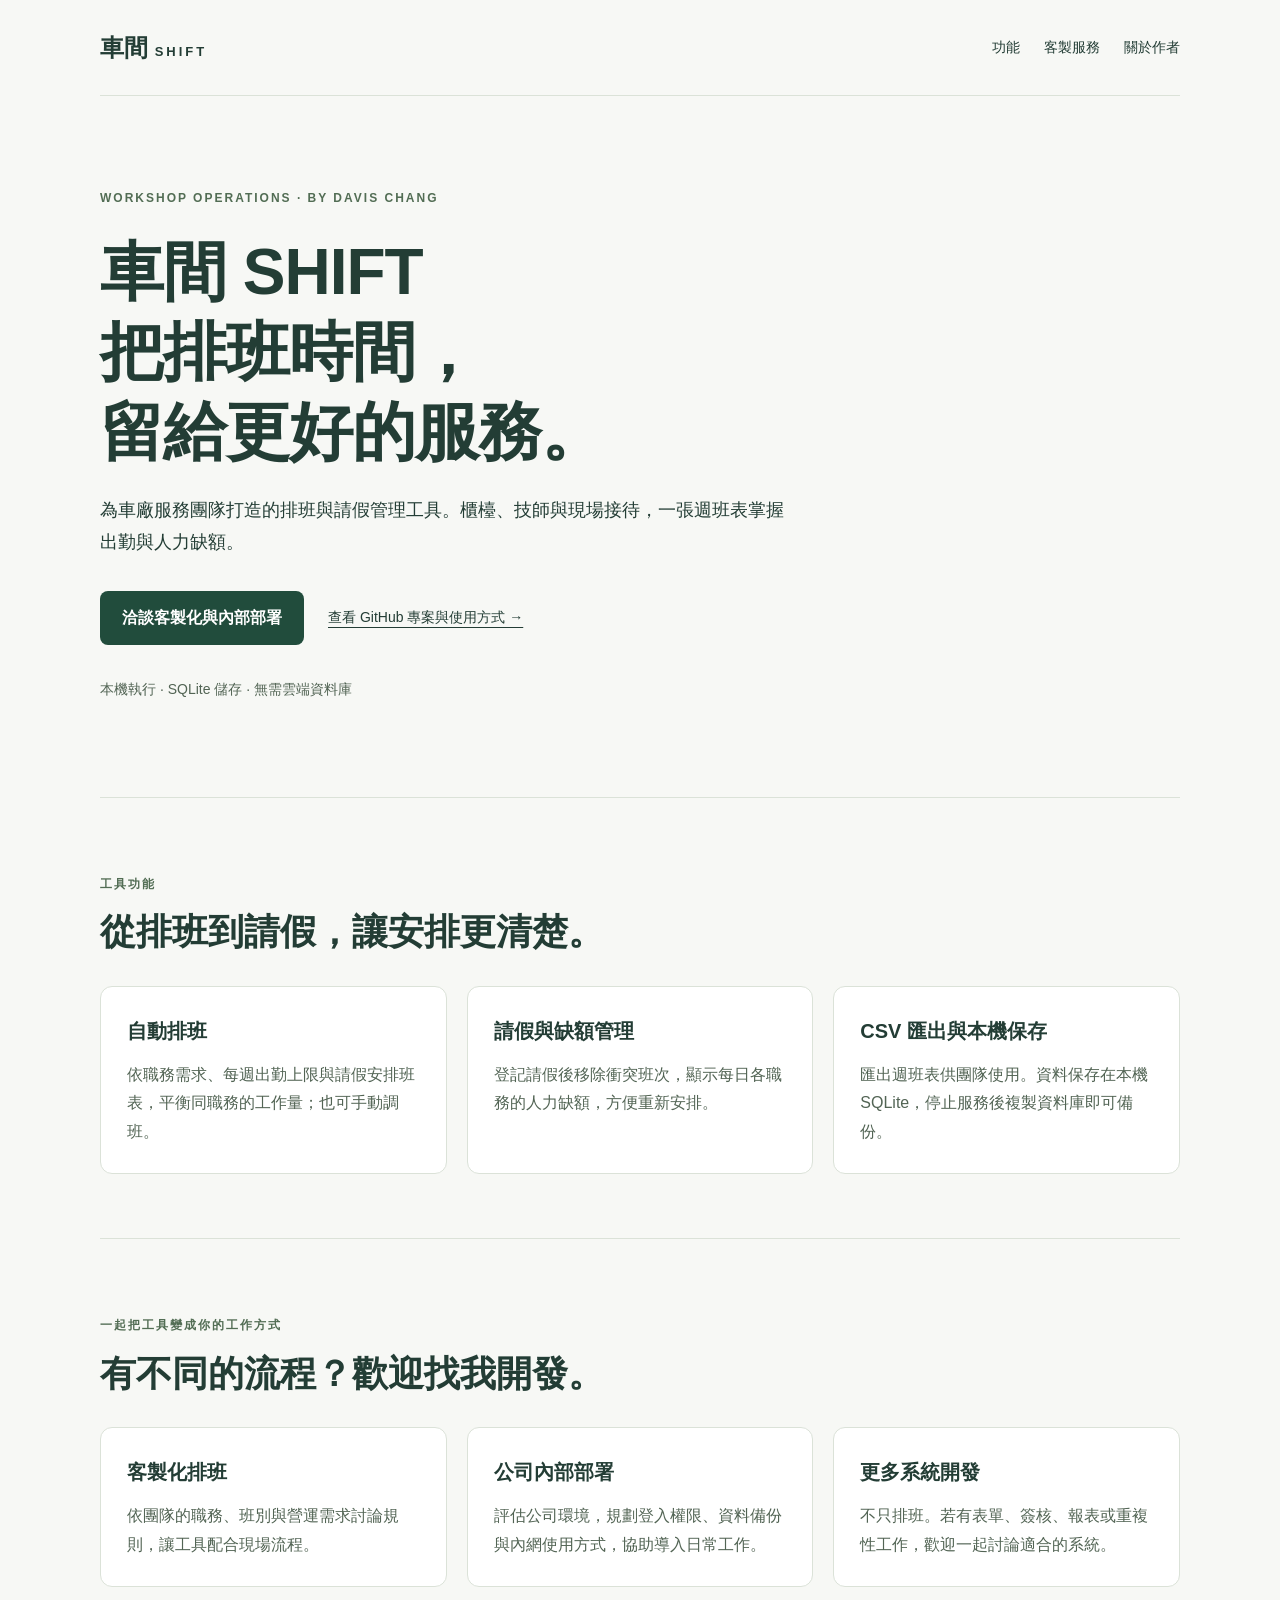
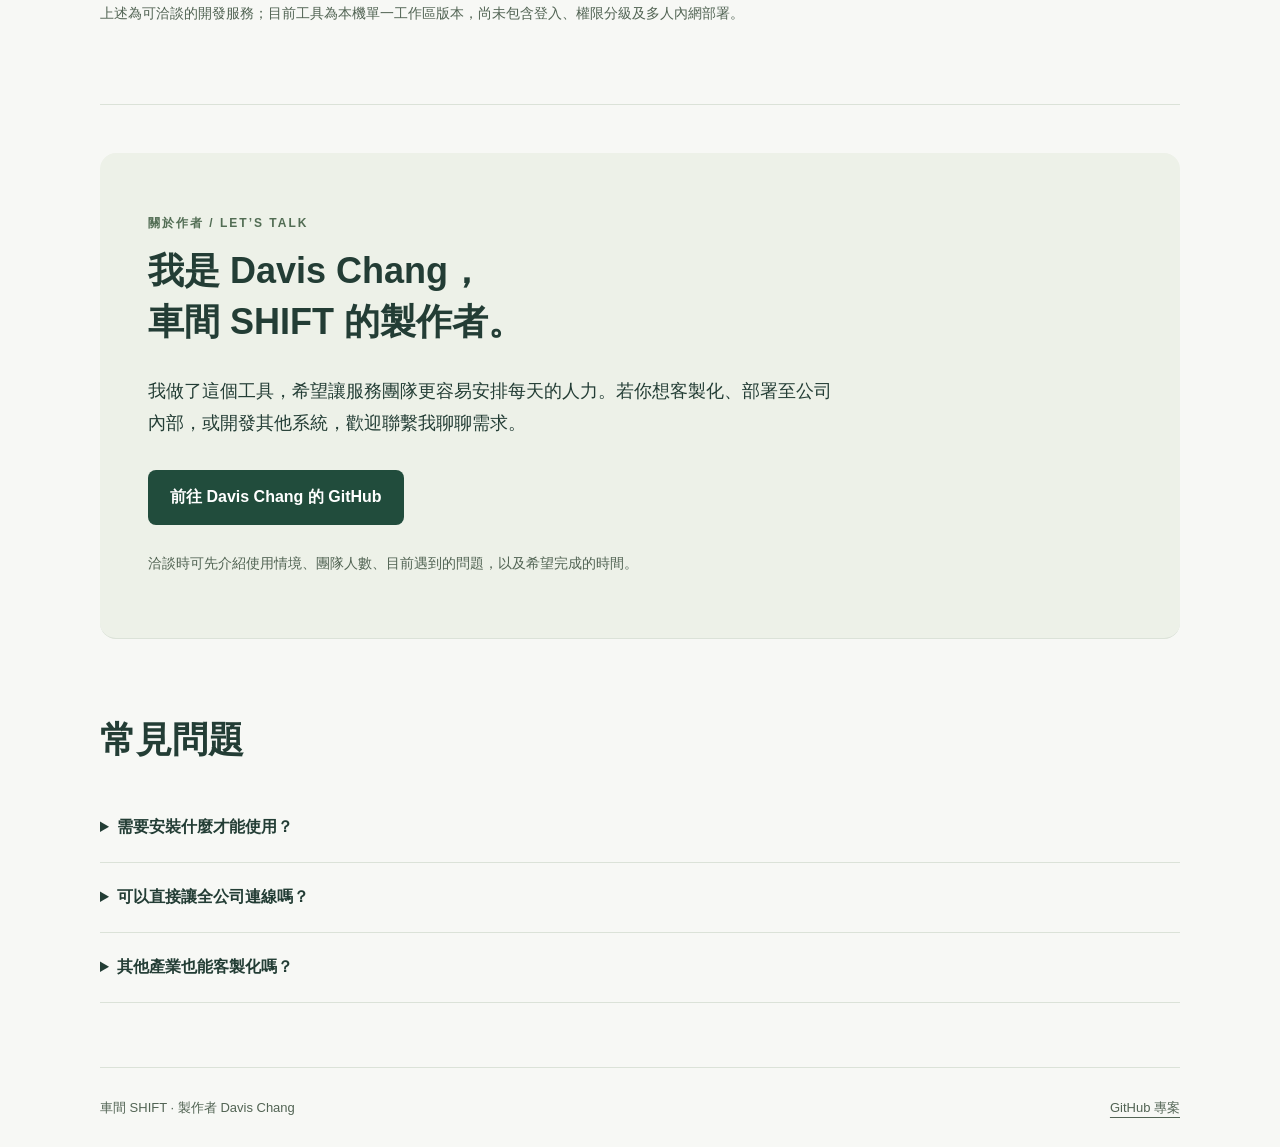
==== docs/index.html @ 823f232b "Add author attribution and SEO-ready public landing page" ====
<!doctype html>
<html lang="zh-Hant">
<head>
  <meta charset="utf-8">
  <meta name="viewport" content="width=device-width, initial-scale=1">
  <title>車間 SHIFT｜車廠排班與請假管理工具 — Davis Chang</title>
  <meta name="description" content="Davis Chang 製作的車間 SHIFT，協助車廠服務團隊自動排班、管理請假、查看人力缺額及匯出 CSV。歡迎洽談客製化、公司內部部署與其他系統開發。">
  <meta name="author" content="Davis Chang">
  <meta property="og:type" content="website">
  <meta property="og:locale" content="zh_TW">
  <meta property="og:site_name" content="車間 SHIFT">
  <meta property="og:title" content="車間 SHIFT｜Davis Chang 製作的車廠排班工具">
  <meta property="og:description" content="自動排班、請假管理、人力缺額與 CSV 匯出。歡迎洽談客製化、公司內部部署及更多系統開發。">
  <meta name="twitter:card" content="summary">
  <link rel="stylesheet" href="style.css">
</head>
<body>
  <header><a class="brand" href="./">車間 <span>SHIFT</span></a><nav aria-label="主導覽"><a href="#features">功能</a><a href="#services">客製服務</a><a href="#author">關於作者</a></nav></header>
  <main itemscope itemtype="https://schema.org/SoftwareApplication">
    <section class="hero">
      <p class="eyebrow">WORKSHOP OPERATIONS · BY DAVIS CHANG</p>
      <h1><span itemprop="name">車間 SHIFT</span><br>把排班時間，<br>留給更好的服務。</h1>
      <p itemprop="description">為車廠服務團隊打造的排班與請假管理工具。櫃檯、技師與現場接待，一張週班表掌握出勤與人力缺額。</p>
      <div class="actions"><a class="button" href="#author">洽談客製化與內部部署</a><a class="text-link" href="https://github.com/DavisChang/workshop-shift">查看 GitHub 專案與使用方式 →</a></div>
      <p class="note">本機執行 · SQLite 儲存 · 無需雲端資料庫</p>
      <meta itemprop="applicationCategory" content="BusinessApplication">
      <meta itemprop="operatingSystem" content="Windows, macOS, Linux">
    </section>
    <section id="features"><p class="eyebrow">工具功能</p><h2>從排班到請假，讓安排更清楚。</h2><div class="grid">
      <article><h3>自動排班</h3><p>依職務需求、每週出勤上限與請假安排班表，平衡同職務的工作量；也可手動調班。</p></article>
      <article><h3>請假與缺額管理</h3><p>登記請假後移除衝突班次，顯示每日各職務的人力缺額，方便重新安排。</p></article>
      <article><h3>CSV 匯出與本機保存</h3><p>匯出週班表供團隊使用。資料保存在本機 SQLite，停止服務後複製資料庫即可備份。</p></article>
    </div></section>
    <section id="services"><p class="eyebrow">一起把工具變成你的工作方式</p><h2>有不同的流程？歡迎找我開發。</h2><div class="grid">
      <article><h3>客製化排班</h3><p>依團隊的職務、班別與營運需求討論規則，讓工具配合現場流程。</p></article>
      <article><h3>公司內部部署</h3><p>評估公司環境，規劃登入權限、資料備份與內網使用方式，協助導入日常工作。</p></article>
      <article><h3>更多系統開發</h3><p>不只排班。若有表單、簽核、報表或重複性工作，歡迎一起討論適合的系統。</p></article>
    </div><p class="note">上述為可洽談的開發服務；目前工具為本機單一工作區版本，尚未包含登入、權限分級及多人內網部署。</p></section>
    <section id="author" class="contact" itemprop="author" itemscope itemtype="https://schema.org/Person">
      <p class="eyebrow">關於作者 / LET’S TALK</p><h2>我是 <span itemprop="name">Davis Chang</span>，<br>車間 SHIFT 的製作者。</h2>
      <p>我做了這個工具，希望讓服務團隊更容易安排每天的人力。若你想客製化、部署至公司內部，或開發其他系統，歡迎聯繫我聊聊需求。</p>
      <a class="button" itemprop="url" href="https://github.com/DavisChang">前往 Davis Chang 的 GitHub</a>
      <p class="note">洽談時可先介紹使用情境、團隊人數、目前遇到的問題，以及希望完成的時間。</p>
    </section>
    <section class="faq"><h2>常見問題</h2>
      <details><summary>需要安裝什麼才能使用？</summary><p>需要 Python 3.9 以上與標準函式庫 SQLite。下載專案後使用啟動檔，在本機瀏覽器開啟；不需安裝 npm 或額外 Python 套件。完整步驟請見 GitHub README。</p></details>
      <details><summary>可以直接讓全公司連線嗎？</summary><p>目前版本僅供本機使用，沒有登入與權限分級。公司內部部署需要另行規劃存取控制、備份與運行環境，歡迎與我討論。</p></details>
      <details><summary>其他產業也能客製化嗎？</summary><p>歡迎提供你的班別、角色與作業流程，一起評估需要調整的功能與開發範圍。</p></details>
    </section>
  </main>
  <footer>車間 SHIFT · 製作者 Davis Chang <a href="https://github.com/DavisChang/workshop-shift">GitHub 專案</a></footer>
</body>
</html>
---- docs/style.css ----
:root{font-family:-apple-system,BlinkMacSystemFont,"Noto Sans TC","PingFang TC",sans-serif;color:#233d35;background:#f7f8f5;line-height:1.8}*{box-sizing:border-box}body{margin:0}a{color:inherit;text-underline-offset:5px}a:focus-visible,summary:focus-visible{outline:3px solid #bf7537;outline-offset:5px}header,main,footer{width:min(1080px,calc(100% - 40px));margin:auto}header{display:flex;justify-content:space-between;align-items:center;padding:26px 0;border-bottom:1px solid #dbe2d8;gap:20px}.brand{font-size:24px;font-weight:800;text-decoration:none}.brand span{font-size:13px;letter-spacing:3px}nav{display:flex;gap:24px;font-size:14px}nav a{text-decoration:none}section{padding:64px 0;border-bottom:1px solid #dbe2d8;scroll-margin-top:20px}.hero{padding:80px 0}.eyebrow{font-size:12px;letter-spacing:2px;font-weight:600;color:#526d54}h1{font-size:clamp(36px,6vw,64px);line-height:1.25;letter-spacing:-1px;margin:22px 0}h2{font-size:clamp(25px,4vw,36px);line-height:1.4;margin:12px 0 28px}h3{font-size:20px;margin:0 0 12px}p{max-width:700px}.hero>p:not(.eyebrow):not(.note),.contact>p:not(.eyebrow):not(.note){font-size:18px}.actions{display:flex;align-items:center;gap:24px;flex-wrap:wrap;margin:32px 0}.button{display:inline-block;background:#214c3c;color:white;border-radius:8px;padding:13px 22px;text-decoration:none;font-weight:600}.button:hover{background:#17392d}.text-link{font-size:14px}.note{font-size:14px;color:#526454}.grid{display:grid;grid-template-columns:repeat(3,1fr);gap:20px}.grid article{padding:26px;background:white;border:1px solid #dbe2d8;border-radius:12px}.grid p{margin:0;color:#526454}.contact{background:#edf1e8;padding:48px;border-radius:16px;margin-top:48px}.contact .button{margin:12px 0}details{padding:20px 0;border-bottom:1px solid #dbe2d8}summary{cursor:pointer;font-weight:600}footer{display:flex;justify-content:space-between;gap:20px;padding:28px 0;font-size:13px;color:#526454}@media(max-width:680px){header{align-items:flex-start;flex-direction:column;gap:12px}nav{gap:20px}.hero{padding:44px 0}section{padding:40px 0}.grid{grid-template-columns:1fr}.contact{padding:28px 22px}.actions{gap:18px}footer{flex-direction:column;gap:8px}}@media(prefers-reduced-motion:no-preference){html{scroll-behavior:smooth}}
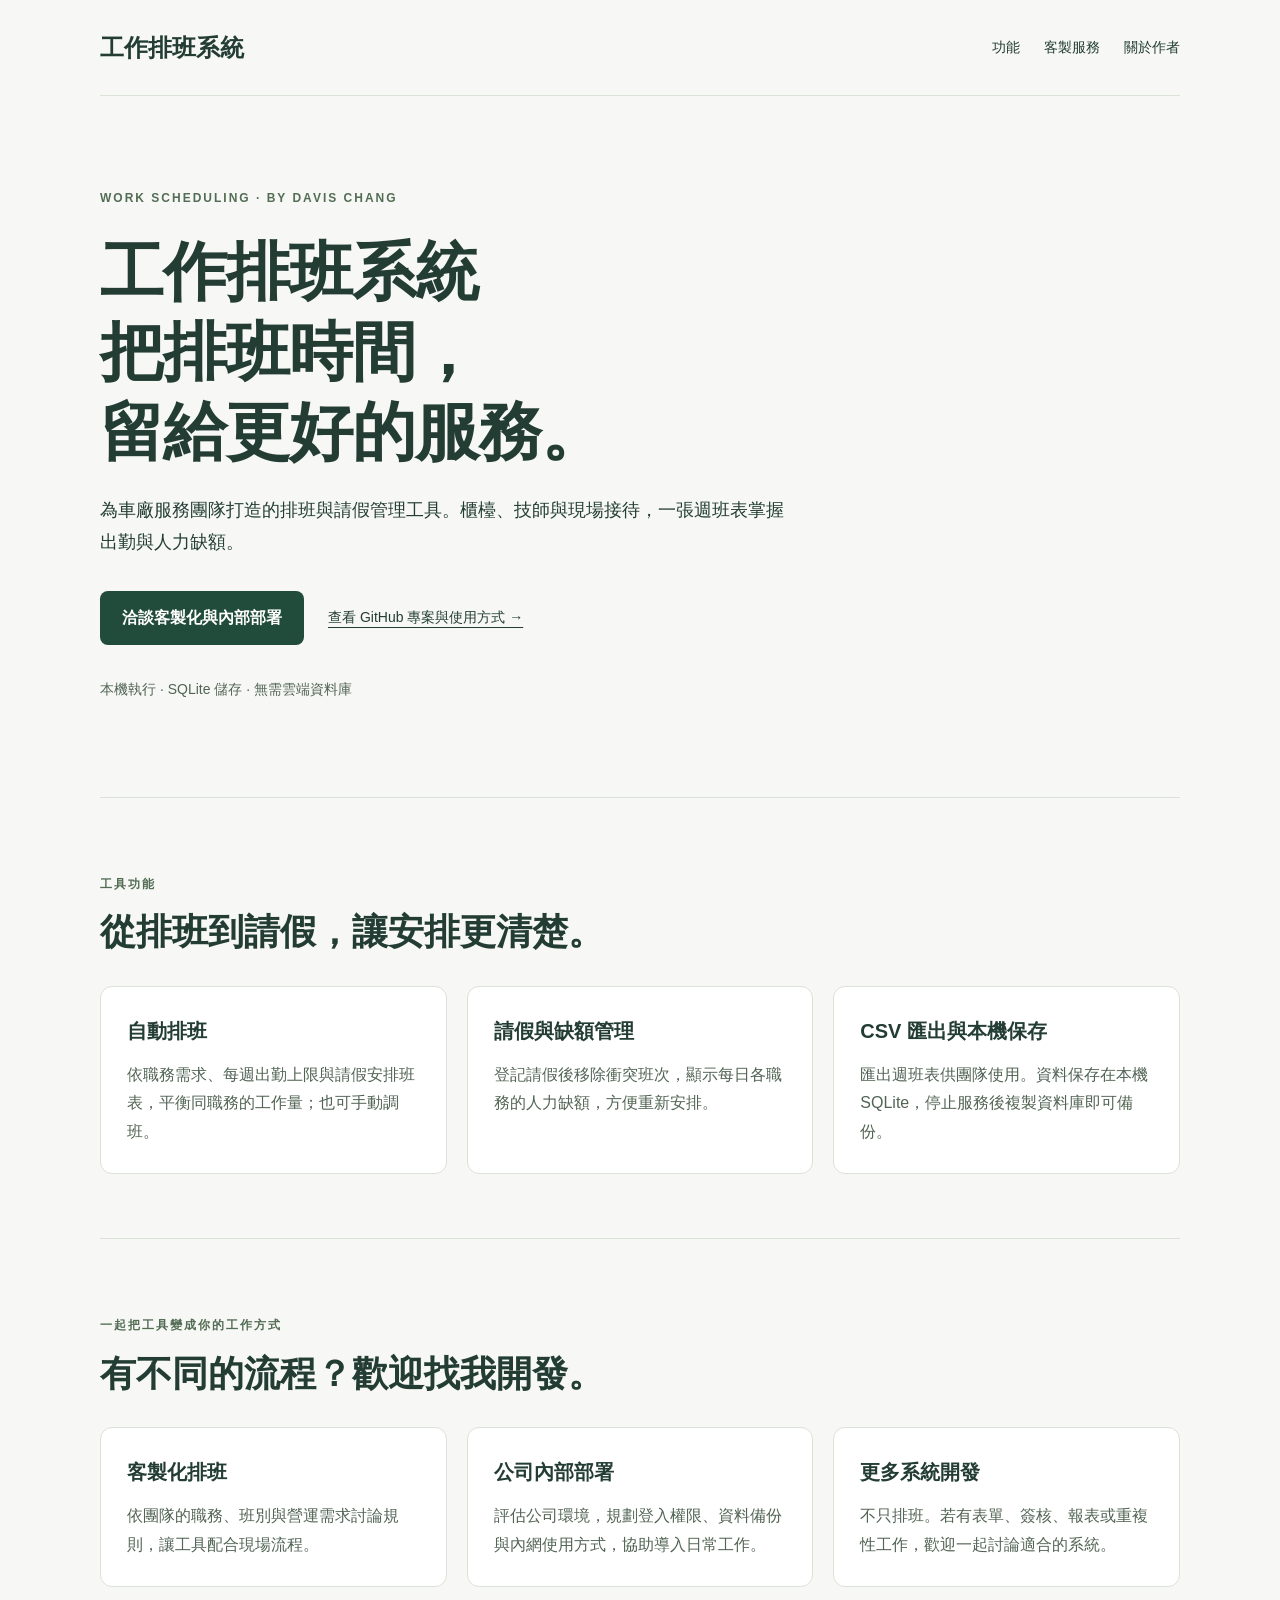
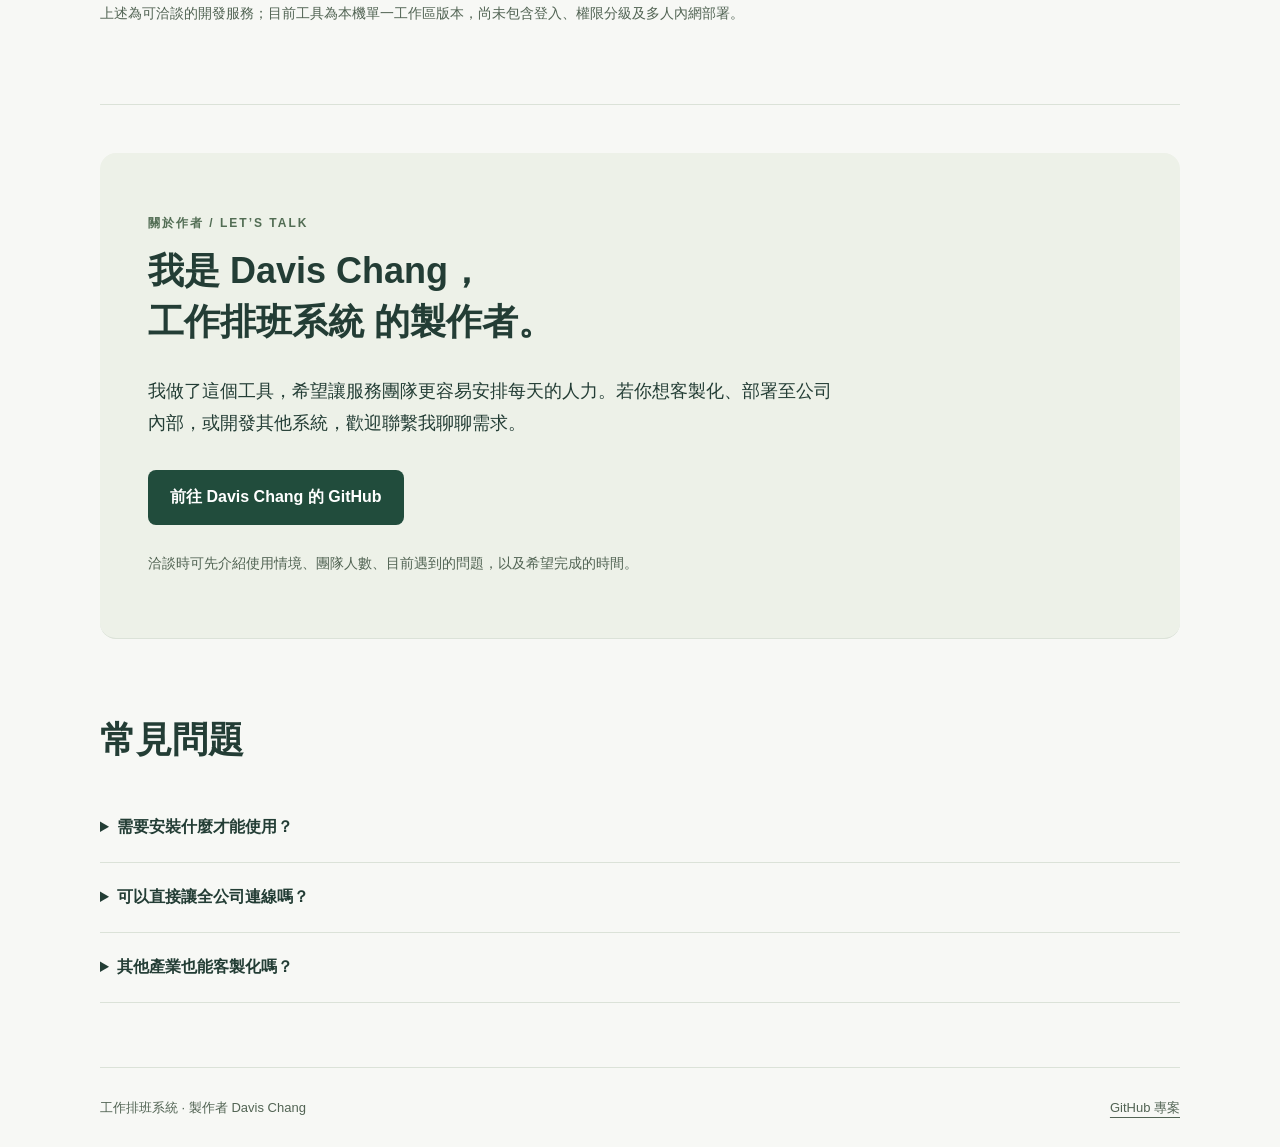
==== commit bbb59014: "Rename product to 工作排班系統" ====
--- a/docs/index.html
+++ b/docs/index.html
@@ -3,23 +3,23 @@
 <head>
   <meta charset="utf-8">
   <meta name="viewport" content="width=device-width, initial-scale=1">
-  <title>車間 SHIFT｜車廠排班與請假管理工具 — Davis Chang</title>
-  <meta name="description" content="Davis Chang 製作的車間 SHIFT，協助車廠服務團隊自動排班、管理請假、查看人力缺額及匯出 CSV。歡迎洽談客製化、公司內部部署與其他系統開發。">
+  <title>工作排班系統｜車廠排班與請假管理工具 — Davis Chang</title>
+  <meta name="description" content="Davis Chang 製作的工作排班系統，協助車廠服務團隊自動排班、管理請假、查看人力缺額及匯出 CSV。歡迎洽談客製化、公司內部部署與其他系統開發。">
   <meta name="author" content="Davis Chang">
   <meta property="og:type" content="website">
   <meta property="og:locale" content="zh_TW">
-  <meta property="og:site_name" content="車間 SHIFT">
-  <meta property="og:title" content="車間 SHIFT｜Davis Chang 製作的車廠排班工具">
+  <meta property="og:site_name" content="工作排班系統">
+  <meta property="og:title" content="工作排班系統｜Davis Chang 製作的車廠排班工具">
   <meta property="og:description" content="自動排班、請假管理、人力缺額與 CSV 匯出。歡迎洽談客製化、公司內部部署及更多系統開發。">
   <meta name="twitter:card" content="summary">
   <link rel="stylesheet" href="style.css">
 </head>
 <body>
-  <header><a class="brand" href="./">車間 <span>SHIFT</span></a><nav aria-label="主導覽"><a href="#features">功能</a><a href="#services">客製服務</a><a href="#author">關於作者</a></nav></header>
+  <header><a class="brand" href="./">工作排班系統</a><nav aria-label="主導覽"><a href="#features">功能</a><a href="#services">客製服務</a><a href="#author">關於作者</a></nav></header>
   <main itemscope itemtype="https://schema.org/SoftwareApplication">
     <section class="hero">
-      <p class="eyebrow">WORKSHOP OPERATIONS · BY DAVIS CHANG</p>
-      <h1><span itemprop="name">車間 SHIFT</span><br>把排班時間，<br>留給更好的服務。</h1>
+      <p class="eyebrow">WORK SCHEDULING · BY DAVIS CHANG</p>
+      <h1><span itemprop="name">工作排班系統</span><br>把排班時間，<br>留給更好的服務。</h1>
       <p itemprop="description">為車廠服務團隊打造的排班與請假管理工具。櫃檯、技師與現場接待，一張週班表掌握出勤與人力缺額。</p>
       <div class="actions"><a class="button" href="#author">洽談客製化與內部部署</a><a class="text-link" href="https://github.com/DavisChang/workshop-shift">查看 GitHub 專案與使用方式 →</a></div>
       <p class="note">本機執行 · SQLite 儲存 · 無需雲端資料庫</p>
@@ -37,7 +37,7 @@
       <article><h3>更多系統開發</h3><p>不只排班。若有表單、簽核、報表或重複性工作，歡迎一起討論適合的系統。</p></article>
     </div><p class="note">上述為可洽談的開發服務；目前工具為本機單一工作區版本，尚未包含登入、權限分級及多人內網部署。</p></section>
     <section id="author" class="contact" itemprop="author" itemscope itemtype="https://schema.org/Person">
-      <p class="eyebrow">關於作者 / LET’S TALK</p><h2>我是 <span itemprop="name">Davis Chang</span>，<br>車間 SHIFT 的製作者。</h2>
+      <p class="eyebrow">關於作者 / LET’S TALK</p><h2>我是 <span itemprop="name">Davis Chang</span>，<br>工作排班系統 的製作者。</h2>
       <p>我做了這個工具，希望讓服務團隊更容易安排每天的人力。若你想客製化、部署至公司內部，或開發其他系統，歡迎聯繫我聊聊需求。</p>
       <a class="button" itemprop="url" href="https://github.com/DavisChang">前往 Davis Chang 的 GitHub</a>
       <p class="note">洽談時可先介紹使用情境、團隊人數、目前遇到的問題，以及希望完成的時間。</p>
@@ -48,6 +48,6 @@
       <details><summary>其他產業也能客製化嗎？</summary><p>歡迎提供你的班別、角色與作業流程，一起評估需要調整的功能與開發範圍。</p></details>
     </section>
   </main>
-  <footer>車間 SHIFT · 製作者 Davis Chang <a href="https://github.com/DavisChang/workshop-shift">GitHub 專案</a></footer>
+  <footer>工作排班系統 · 製作者 Davis Chang <a href="https://github.com/DavisChang/workshop-shift">GitHub 專案</a></footer>
 </body>
 </html>
--- a/docs/style.css
+++ b/docs/style.css
@@ -1 +1 @@
-:root{font-family:-apple-system,BlinkMacSystemFont,"Noto Sans TC","PingFang TC",sans-serif;color:#233d35;background:#f7f8f5;line-height:1.8}*{box-sizing:border-box}body{margin:0}a{color:inherit;text-underline-offset:5px}a:focus-visible,summary:focus-visible{outline:3px solid #bf7537;outline-offset:5px}header,main,footer{width:min(1080px,calc(100% - 40px));margin:auto}header{display:flex;justify-content:space-between;align-items:center;padding:26px 0;border-bottom:1px solid #dbe2d8;gap:20px}.brand{font-size:24px;font-weight:800;text-decoration:none}.brand span{font-size:13px;letter-spacing:3px}nav{display:flex;gap:24px;font-size:14px}nav a{text-decoration:none}section{padding:64px 0;border-bottom:1px solid #dbe2d8;scroll-margin-top:20px}.hero{padding:80px 0}.eyebrow{font-size:12px;letter-spacing:2px;font-weight:600;color:#526d54}h1{font-size:clamp(36px,6vw,64px);line-height:1.25;letter-spacing:-1px;margin:22px 0}h2{font-size:clamp(25px,4vw,36px);line-height:1.4;margin:12px 0 28px}h3{font-size:20px;margin:0 0 12px}p{max-width:700px}.hero>p:not(.eyebrow):not(.note),.contact>p:not(.eyebrow):not(.note){font-size:18px}.actions{display:flex;align-items:center;gap:24px;flex-wrap:wrap;margin:32px 0}.button{display:inline-block;background:#214c3c;color:white;border-radius:8px;padding:13px 22px;text-decoration:none;font-weight:600}.button:hover{background:#17392d}.text-link{font-size:14px}.note{font-size:14px;color:#526454}.grid{display:grid;grid-template-columns:repeat(3,1fr);gap:20px}.grid article{padding:26px;background:white;border:1px solid #dbe2d8;border-radius:12px}.grid p{margin:0;color:#526454}.contact{background:#edf1e8;padding:48px;border-radius:16px;margin-top:48px}.contact .button{margin:12px 0}details{padding:20px 0;border-bottom:1px solid #dbe2d8}summary{cursor:pointer;font-weight:600}footer{display:flex;justify-content:space-between;gap:20px;padding:28px 0;font-size:13px;color:#526454}@media(max-width:680px){header{align-items:flex-start;flex-direction:column;gap:12px}nav{gap:20px}.hero{padding:44px 0}section{padding:40px 0}.grid{grid-template-columns:1fr}.contact{padding:28px 22px}.actions{gap:18px}footer{flex-direction:column;gap:8px}}@media(prefers-reduced-motion:no-preference){html{scroll-behavior:smooth}}
+:root{font-family:-apple-system,BlinkMacSystemFont,"Noto Sans TC","PingFang TC",sans-serif;color:#233d35;background:#f7f8f5;line-height:1.8}*{box-sizing:border-box}body{margin:0}a{color:inherit;text-underline-offset:5px}a:focus-visible,summary:focus-visible{outline:3px solid #bf7537;outline-offset:5px}header,main,footer{width:min(1080px,calc(100% - 40px));margin:auto}header{display:flex;justify-content:space-between;align-items:center;padding:26px 0;border-bottom:1px solid #dbe2d8;gap:20px}.brand{font-size:24px;font-weight:800;text-decoration:none}nav{display:flex;gap:24px;font-size:14px}nav a{text-decoration:none}section{padding:64px 0;border-bottom:1px solid #dbe2d8;scroll-margin-top:20px}.hero{padding:80px 0}.eyebrow{font-size:12px;letter-spacing:2px;font-weight:600;color:#526d54}h1{font-size:clamp(36px,6vw,64px);line-height:1.25;letter-spacing:-1px;margin:22px 0}h2{font-size:clamp(25px,4vw,36px);line-height:1.4;margin:12px 0 28px}h3{font-size:20px;margin:0 0 12px}p{max-width:700px}.hero>p:not(.eyebrow):not(.note),.contact>p:not(.eyebrow):not(.note){font-size:18px}.actions{display:flex;align-items:center;gap:24px;flex-wrap:wrap;margin:32px 0}.button{display:inline-block;background:#214c3c;color:white;border-radius:8px;padding:13px 22px;text-decoration:none;font-weight:600}.button:hover{background:#17392d}.text-link{font-size:14px}.note{font-size:14px;color:#526454}.grid{display:grid;grid-template-columns:repeat(3,1fr);gap:20px}.grid article{padding:26px;background:white;border:1px solid #dbe2d8;border-radius:12px}.grid p{margin:0;color:#526454}.contact{background:#edf1e8;padding:48px;border-radius:16px;margin-top:48px}.contact .button{margin:12px 0}details{padding:20px 0;border-bottom:1px solid #dbe2d8}summary{cursor:pointer;font-weight:600}footer{display:flex;justify-content:space-between;gap:20px;padding:28px 0;font-size:13px;color:#526454}@media(max-width:680px){header{align-items:flex-start;flex-direction:column;gap:12px}nav{gap:20px}.hero{padding:44px 0}section{padding:40px 0}.grid{grid-template-columns:1fr}.contact{padding:28px 22px}.actions{gap:18px}footer{flex-direction:column;gap:8px}}@media(prefers-reduced-motion:no-preference){html{scroll-behavior:smooth}}
